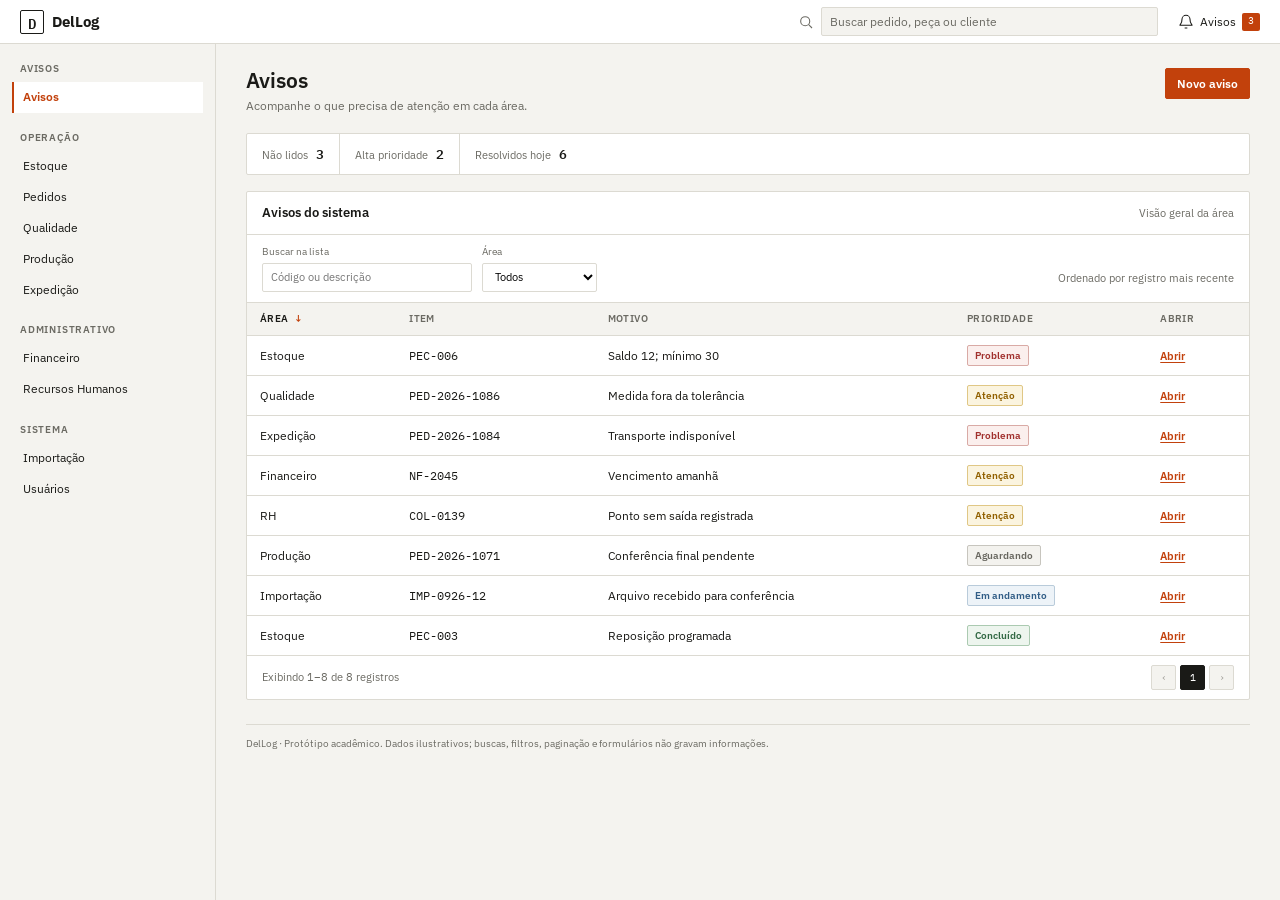
==== avisos.html @ 0070958c "Troquei o repositorio" ====
<!doctype html>
<html lang="pt-BR"><head><meta charset="utf-8"><meta name="viewport" content="width=device-width, initial-scale=1"><meta name="description" content="Interface demonstrativa do DelLog em HTML e CSS."><title>Avisos | DelLog</title><link rel="stylesheet" href="style.css"></head><body><a class="skip-link" href="#conteudo">Ir para o conteúdo</a><header class="topbar"><a class="brand" href="index.html" aria-label="DelLog, início"><span class="brand-mark" aria-hidden="true">D</span>DelLog</a><label class="global-search"><svg viewBox="0 0 24 24" fill="none" stroke="currentColor" stroke-width="1.6" aria-hidden="true"><circle cx="10.8" cy="10.8" r="6.8"/><path d="m16 16 5 5"/></svg><input type="search" aria-label="Busca global" placeholder="Buscar pedido, peça ou cliente"></label><a class="notification-link" href="avisos.html" aria-label="Avisos, 3 pendentes"><svg viewBox="0 0 24 24" fill="none" stroke="currentColor" stroke-width="1.6" aria-hidden="true"><path d="M18 8a6 6 0 0 0-12 0c0 7-3 7-3 9h18c0-2-3-2-3-9ZM10 21h4"/></svg><span>Avisos</span><span class="notification-count">3</span></a></header><div class="layout"><aside class="sidebar"><nav aria-label="Áreas do DelLog"><div class="nav-group"><p class="nav-caption">Avisos</p><a class="nav-link active" href="avisos.html" aria-current="page">Avisos</a></div><div class="nav-group"><p class="nav-caption">Operação</p><a class="nav-link" href="index.html">Estoque</a><a class="nav-link" href="pedidos.html">Pedidos</a><a class="nav-link" href="qualidade.html">Qualidade</a><a class="nav-link" href="producao.html">Produção</a><a class="nav-link" href="expedicao.html">Expedição</a></div><div class="nav-group"><p class="nav-caption">Administrativo</p><a class="nav-link" href="financeiro.html">Financeiro</a><a class="nav-link" href="rh.html">Recursos Humanos</a></div><div class="nav-group"><p class="nav-caption">Sistema</p><a class="nav-link" href="importacao.html">Importação</a><a class="nav-link" href="usuarios.html">Usuários</a></div></nav></aside><main id="conteudo"><div class="content-wrap"><div class="page-heading"><div><h1>Avisos</h1><p>Acompanhe o que precisa de atenção em cada área.</p></div><a class="button primary" href="#novo-registro">Novo aviso</a></div><section class="metrics" aria-label="Resumo de avisos"><article><span>Não lidos</span><strong>3</strong></article><article><span>Alta prioridade</span><strong>2</strong></article><article><span>Resolvidos hoje</span><strong>6</strong></article></section><section class="panel" aria-labelledby="lista-titulo"><div class="panel-head"><h2 id="lista-titulo">Avisos do sistema</h2><p>Visão geral da área</p></div><div class="table-toolbar" aria-label="Filtros de avisos"><label>Buscar na lista<input type="search" placeholder="Código ou descrição"></label><label>Área<select><option>Todos</option><option>Estoque</option><option>Pedidos</option><option>Qualidade</option><option>Produção</option><option>Expedição</option><option>Financeiro</option><option>RH</option><option>Importação</option></select></label><p class="toolbar-note">Ordenado por registro mais recente</p></div><div class="table-scroll"><table><thead><tr><th scope="col" aria-sort="descending">Área <span class="sort-mark" aria-hidden="true">↓</span></th><th scope="col">Item</th><th scope="col">Motivo</th><th scope="col">Prioridade</th><th scope="col">Abrir</th></tr></thead><tbody><tr><td><span>Estoque</span></td><td><span class="mono">PEC-006</span></td><td><span>Saldo 12; mínimo 30</span></td><td><span class="badge problem">Problema</span></td><td><a class="row-action" href="#registro-1" aria-label="Abrir PEC-006">Abrir</a></td></tr><tr><td><span>Qualidade</span></td><td><span class="mono">PED-2026-1086</span></td><td><span>Medida fora da tolerância</span></td><td><span class="badge attention">Atenção</span></td><td><a class="row-action" href="#registro-2" aria-label="Abrir PED-2026-1086">Abrir</a></td></tr><tr><td><span>Expedição</span></td><td><span class="mono">PED-2026-1084</span></td><td><span>Transporte indisponível</span></td><td><span class="badge problem">Problema</span></td><td><a class="row-action" href="#registro-3" aria-label="Abrir PED-2026-1084">Abrir</a></td></tr><tr><td><span>Financeiro</span></td><td><span class="mono">NF-2045</span></td><td><span>Vencimento amanhã</span></td><td><span class="badge attention">Atenção</span></td><td><a class="row-action" href="#registro-4" aria-label="Abrir NF-2045">Abrir</a></td></tr><tr><td><span>RH</span></td><td><span class="mono">COL-0139</span></td><td><span>Ponto sem saída registrada</span></td><td><span class="badge attention">Atenção</span></td><td><a class="row-action" href="#registro-5" aria-label="Abrir COL-0139">Abrir</a></td></tr><tr><td><span>Produção</span></td><td><span class="mono">PED-2026-1071</span></td><td><span>Conferência final pendente</span></td><td><span class="badge waiting">Aguardando</span></td><td><a class="row-action" href="#registro-6" aria-label="Abrir PED-2026-1071">Abrir</a></td></tr><tr><td><span>Importação</span></td><td><span class="mono">IMP-0926-12</span></td><td><span>Arquivo recebido para conferência</span></td><td><span class="badge progress">Em andamento</span></td><td><a class="row-action" href="#registro-7" aria-label="Abrir IMP-0926-12">Abrir</a></td></tr><tr><td><span>Estoque</span></td><td><span class="mono">PEC-003</span></td><td><span>Reposição programada</span></td><td><span class="badge done">Concluído</span></td><td><a class="row-action" href="#registro-8" aria-label="Abrir PEC-003">Abrir</a></td></tr></tbody></table></div><div class="table-footer"><span>Exibindo <span class="mono">1–8</span> de <span class="mono">8</span> registros</span><nav class="pagination" aria-label="Paginação"><span class="disabled">‹</span><span class="current" aria-current="page">1</span><span class="disabled">›</span></nav></div></section><footer>DelLog · Protótipo acadêmico. Dados ilustrativos; buscas, filtros, paginação e formulários não gravam informações.</footer></div></main></div><a class="drawer-backdrop" href="#conteudo" aria-label="Fechar painel"></a><aside class="drawer" id="novo-registro" aria-labelledby="novo-titulo"><div class="drawer-header"><div><h2 id="novo-titulo">Novo aviso</h2><p>Dados ilustrativos para apresentação.</p></div><a class="drawer-close" href="#conteudo" aria-label="Fechar formulário">×</a></div><form class="form"><label>Área<select><option>Estoque</option><option>Pedidos</option><option>Qualidade</option><option>Produção</option><option>Expedição</option></select></label><label>Item<input placeholder="Código do item"></label><label>Motivo<input placeholder="Motivo do aviso"></label><p class="form-hint">Nenhum dado será salvo.</p><div class="form-actions"><a class="button" href="#conteudo">Cancelar</a><button class="button primary" type="button">Novo aviso</button></div></form></aside><aside class="drawer" id="registro-1" aria-labelledby="detalhe-1"><div class="drawer-header"><div><h2 id="detalhe-1">Estoque</h2><p>Avisos</p></div><a class="drawer-close" href="#conteudo" aria-label="Fechar detalhe">×</a></div><section class="drawer-section"><h3>Dados do registro</h3><dl class="detail-list"><dt>Área</dt><dd>Estoque</dd><dt>Item</dt><dd>PEC-006</dd><dt>Motivo</dt><dd>Saldo 12; mínimo 30</dd><dt>Prioridade</dt><dd>Problema</dd><dt>Criado em</dt><dd>29/09/2026 15:12</dd></dl></section></aside><aside class="drawer" id="registro-2" aria-labelledby="detalhe-2"><div class="drawer-header"><div><h2 id="detalhe-2">Qualidade</h2><p>Avisos</p></div><a class="drawer-close" href="#conteudo" aria-label="Fechar detalhe">×</a></div><section class="drawer-section"><h3>Dados do registro</h3><dl class="detail-list"><dt>Área</dt><dd>Qualidade</dd><dt>Item</dt><dd>PED-2026-1086</dd><dt>Motivo</dt><dd>Medida fora da tolerância</dd><dt>Prioridade</dt><dd>Atenção</dd><dt>Criado em</dt><dd>29/09/2026 11:05</dd></dl></section></aside><aside class="drawer" id="registro-3" aria-labelledby="detalhe-3"><div class="drawer-header"><div><h2 id="detalhe-3">Expedição</h2><p>Avisos</p></div><a class="drawer-close" href="#conteudo" aria-label="Fechar detalhe">×</a></div><section class="drawer-section"><h3>Dados do registro</h3><dl class="detail-list"><dt>Área</dt><dd>Expedição</dd><dt>Item</dt><dd>PED-2026-1084</dd><dt>Motivo</dt><dd>Transporte indisponível</dd><dt>Prioridade</dt><dd>Problema</dd><dt>Criado em</dt><dd>29/09/2026 08:25</dd></dl></section></aside><aside class="drawer" id="registro-4" aria-labelledby="detalhe-4"><div class="drawer-header"><div><h2 id="detalhe-4">Financeiro</h2><p>Avisos</p></div><a class="drawer-close" href="#conteudo" aria-label="Fechar detalhe">×</a></div><section class="drawer-section"><h3>Dados do registro</h3><dl class="detail-list"><dt>Área</dt><dd>Financeiro</dd><dt>Item</dt><dd>NF-2045</dd><dt>Motivo</dt><dd>Vencimento amanhã</dd><dt>Prioridade</dt><dd>Atenção</dd><dt>Criado em</dt><dd>29/09/2026 08:10</dd></dl></section></aside><aside class="drawer" id="registro-5" aria-labelledby="detalhe-5"><div class="drawer-header"><div><h2 id="detalhe-5">RH</h2><p>Avisos</p></div><a class="drawer-close" href="#conteudo" aria-label="Fechar detalhe">×</a></div><section class="drawer-section"><h3>Dados do registro</h3><dl class="detail-list"><dt>Área</dt><dd>RH</dd><dt>Item</dt><dd>COL-0139</dd><dt>Motivo</dt><dd>Ponto sem saída registrada</dd><dt>Prioridade</dt><dd>Atenção</dd><dt>Criado em</dt><dd>28/09/2026 17:34</dd></dl></section></aside><aside class="drawer" id="registro-6" aria-labelledby="detalhe-6"><div class="drawer-header"><div><h2 id="detalhe-6">Produção</h2><p>Avisos</p></div><a class="drawer-close" href="#conteudo" aria-label="Fechar detalhe">×</a></div><section class="drawer-section"><h3>Dados do registro</h3><dl class="detail-list"><dt>Área</dt><dd>Produção</dd><dt>Item</dt><dd>PED-2026-1071</dd><dt>Motivo</dt><dd>Conferência final pendente</dd><dt>Prioridade</dt><dd>Aguardando</dd><dt>Criado em</dt><dd>28/09/2026 15:40</dd></dl></section></aside><aside class="drawer" id="registro-7" aria-labelledby="detalhe-7"><div class="drawer-header"><div><h2 id="detalhe-7">Importação</h2><p>Avisos</p></div><a class="drawer-close" href="#conteudo" aria-label="Fechar detalhe">×</a></div><section class="drawer-section"><h3>Dados do registro</h3><dl class="detail-list"><dt>Área</dt><dd>Importação</dd><dt>Item</dt><dd>IMP-0926-12</dd><dt>Motivo</dt><dd>Arquivo recebido para conferência</dd><dt>Prioridade</dt><dd>Em andamento</dd><dt>Criado em</dt><dd>27/09/2026 16:12</dd></dl></section></aside><aside class="drawer" id="registro-8" aria-labelledby="detalhe-8"><div class="drawer-header"><div><h2 id="detalhe-8">Estoque</h2><p>Avisos</p></div><a class="drawer-close" href="#conteudo" aria-label="Fechar detalhe">×</a></div><section class="drawer-section"><h3>Dados do registro</h3><dl class="detail-list"><dt>Área</dt><dd>Estoque</dd><dt>Item</dt><dd>PEC-003</dd><dt>Motivo</dt><dd>Reposição programada</dd><dt>Prioridade</dt><dd>Concluído</dd><dt>Criado em</dt><dd>27/09/2026 09:00</dd></dl></section></aside></body></html>
---- style.css ----
@import url('https://fonts.googleapis.com/css2?family=IBM+Plex+Mono:wght@400;500;600&family=IBM+Plex+Sans:wght@400;500;600;700&display=swap');
:root{--bg:#f4f3ef;--paper:#fff;--ink:#1a1a17;--muted:#6b6a63;--line:#dcdad2;--accent:#c2410c;color-scheme:light}
*{box-sizing:border-box}html{scroll-behavior:smooth}body{margin:0;background:var(--bg);color:var(--ink);font:14px/1.45 'IBM Plex Sans',Arial,sans-serif}button,input,select{font:inherit}a{color:inherit}button{cursor:pointer}:focus-visible{outline:2px solid var(--accent);outline-offset:2px}
.mono,code,time,.numeric,.notification-count,.pagination,input[type=date],input[type=number]{font-family:'IBM Plex Mono',Consolas,monospace;font-variant-numeric:tabular-nums}
.skip-link{position:absolute;top:-48px;left:12px;z-index:40;padding:8px 12px;background:#fff;border:1px solid var(--accent)}.skip-link:focus{top:6px}
.topbar{position:sticky;top:0;z-index:20;height:44px;display:flex;align-items:center;gap:20px;padding:0 20px;background:#fff;border-bottom:1px solid var(--line)}.brand{display:inline-flex;align-items:center;gap:8px;min-width:192px;font-size:15px;font-weight:700;text-decoration:none}.brand-mark{display:grid;place-items:center;width:24px;height:24px;border:1px solid var(--ink);border-radius:2px;font:600 14px 'IBM Plex Mono',monospace}.top-label{display:none}
.global-search{display:flex;align-items:center;gap:7px;width:min(360px,40vw);margin-left:auto;color:var(--muted)}.global-search svg,.notification-link svg{width:16px;height:16px;flex:none}.global-search input{width:100%;height:29px;padding:3px 8px;background:var(--bg);border:1px solid var(--line);border-radius:2px;font-size:12px}.global-search input::placeholder{color:var(--muted)}.notification-link{display:inline-flex;align-items:center;gap:6px;text-decoration:none;font-size:12px}.notification-count{display:inline-grid;place-items:center;min-width:18px;height:18px;padding:0 3px;color:#fff;background:var(--accent);border-radius:2px;font-size:10px}
.layout{display:grid;grid-template-columns:216px minmax(0,1fr);min-height:calc(100vh - 44px)}.sidebar{position:sticky;top:44px;align-self:start;height:calc(100vh - 44px);padding:18px 12px;overflow-y:auto;border-right:1px solid var(--line)}.nav-group{margin-bottom:18px}.nav-caption{margin:0 8px 5px;color:var(--muted);font-size:10px;font-weight:600;letter-spacing:.08em;text-transform:uppercase}.sidebar nav{display:block}.nav-link{display:flex;align-items:center;justify-content:space-between;min-height:31px;padding:5px 9px;border-left:2px solid transparent;text-decoration:none;font-size:12px}.nav-link:hover{background:#eeede8}.nav-link.active,.nav-link[aria-current=page]{color:var(--accent);background:#fff;border-left-color:var(--accent);font-weight:600}.nav-indicator{color:var(--muted);font:10px 'IBM Plex Mono',monospace}.sidebar-note{margin:18px 8px 0;padding-top:12px;border-top:1px solid var(--line);color:var(--muted);font-size:11px}
main{min-width:0;padding:24px 30px 36px}.content-wrap{max-width:1440px;margin:auto}.page-heading{display:flex;align-items:start;justify-content:space-between;gap:16px;margin-bottom:18px}.page-heading h1{margin:0;font-size:21px;font-weight:600;line-height:1.2}.page-heading p{margin:4px 0 0;color:var(--muted);font-size:12px}.eyebrow{display:none}
.button{display:inline-flex;align-items:center;justify-content:center;min-height:31px;padding:5px 11px;background:#fff;border:1px solid var(--line);border-radius:2px;text-decoration:none;font-size:12px;font-weight:600;white-space:nowrap}.button:hover{border-color:var(--muted)}.button.primary,.primary{color:#fff;background:var(--accent);border-color:var(--accent)}.button.primary:hover,.primary:hover{background:#9a3412}.button:disabled{color:var(--muted);background:var(--bg);cursor:default}
.metrics{display:flex;flex-wrap:wrap;margin-bottom:16px;background:#fff;border:1px solid var(--line);border-radius:2px}.metrics article{display:flex;align-items:baseline;gap:8px;min-height:39px;padding:9px 15px;border-right:1px solid var(--line)}.metrics article:last-child{border-right:0}.metrics span,.metrics small{color:var(--muted);font-size:11px}.metrics strong{font:600 13px 'IBM Plex Mono',monospace;font-variant-numeric:tabular-nums}.metrics .warning-text{color:var(--accent)}
.panel,.card{min-width:0;margin-bottom:16px;overflow:hidden;background:#fff;border:1px solid var(--line);border-radius:2px}.panel-head,.card-head{display:flex;align-items:baseline;justify-content:space-between;gap:12px;padding:12px 15px;border-bottom:1px solid var(--line)}.panel-head h2,.card-head h2{margin:0;font-size:13px;font-weight:600}.panel-head p,.card-head p{margin:0;color:var(--muted);font-size:11px}
.table-toolbar{display:flex;flex-wrap:wrap;align-items:end;gap:10px;padding:10px 15px;border-bottom:1px solid var(--line)}.table-toolbar label{display:grid;gap:3px;color:var(--muted);font-size:10px}.table-toolbar input,.table-toolbar select{height:29px;min-width:115px;padding:3px 8px;background:#fff;border:1px solid var(--line);border-radius:2px;font-size:11px}.table-toolbar input[type=search]{min-width:210px}.toolbar-note{margin:0 0 5px auto;color:var(--muted);font-size:11px}
.table-scroll{max-height:550px;overflow:auto}table{width:100%;min-width:760px;border-collapse:separate;border-spacing:0}th,td{padding:9px 13px;border-bottom:1px solid var(--line);text-align:left;white-space:nowrap;font-size:12px}th{position:sticky;top:0;z-index:2;background:var(--bg);color:var(--muted);font-size:10px;font-weight:600;letter-spacing:.04em;text-transform:uppercase}tbody tr:hover{background:#faf9f6}tbody tr:last-child td{border-bottom:0}th[aria-sort]{color:var(--ink)}.sort-mark{margin-left:3px;color:var(--accent)}.row-action,.text-link{color:var(--accent);font-size:11px;font-weight:600;text-decoration:underline;text-underline-offset:2px}
.table-footer{display:flex;align-items:center;justify-content:space-between;gap:10px;padding:9px 15px;border-top:1px solid var(--line);color:var(--muted);font-size:11px}.pagination{display:flex;gap:4px}.pagination span,.pagination a{display:inline-grid;place-items:center;min-width:25px;height:25px;padding:0 5px;border:1px solid var(--line);border-radius:2px;text-decoration:none;font-size:10px}.pagination .current{color:#fff;background:var(--ink);border-color:var(--ink)}.pagination .disabled{color:#a5a39d;background:var(--bg)}
.badge{display:inline-flex;align-items:center;min-height:21px;padding:2px 7px;border:1px solid;border-radius:2px;font-size:10px;font-weight:600;line-height:1.2;white-space:nowrap}.badge.gray,.badge.waiting,.badge.purple{color:#696861;background:#f3f2ee;border-color:#c7c5be}.badge.blue,.badge.progress{color:#315d86;background:#edf3f8;border-color:#b9cbda}.badge.orange,.badge.attention{color:#916000;background:#fbf4df;border-color:#e0c785}.badge.red,.badge.problem{color:#a1302d;background:#fbefed;border-color:#d9aaa5}.badge.green,.badge.done{color:#326944;background:#edf5ee;border-color:#abcab1}.flow-text{color:var(--muted);font-size:11px}
.empty-state{padding:22px 16px;text-align:center}.empty-state strong{display:block;font-size:12px}.empty-state p{margin:5px 0 10px;color:var(--muted);font-size:11px}
.drawer{position:fixed;inset:44px 0 0 auto;z-index:25;display:none;width:min(460px,100vw);overflow-y:auto;background:#fff;border-left:1px solid var(--line)}.drawer:target{display:block}.drawer-backdrop{position:fixed;inset:44px 0 0 0;z-index:24;display:none;background:rgb(26 26 23/.25)}body:has(.drawer:target) .drawer-backdrop{display:block}.drawer-header{display:flex;align-items:start;justify-content:space-between;gap:12px;padding:16px 18px;border-bottom:1px solid var(--line)}.drawer-header h2{margin:0;font-size:16px}.drawer-header p{margin:3px 0 0;color:var(--muted);font-size:11px}.drawer-close{display:grid;place-items:center;width:26px;height:26px;border:1px solid var(--line);border-radius:2px;font-size:18px;text-decoration:none}.drawer-section{padding:15px 18px;border-bottom:1px solid var(--line)}.drawer-section h3{margin:0 0 10px;font-size:11px;text-transform:uppercase;letter-spacing:.04em}.detail-list{display:grid;grid-template-columns:110px 1fr;gap:8px 12px;margin:0;font-size:12px}.detail-list dt{color:var(--muted)}.detail-list dd{margin:0}.event-list{margin:0;padding:0;list-style:none}.event-list li{display:grid;grid-template-columns:110px 1fr;gap:5px 12px;padding:8px 0;border-top:1px solid var(--line)}.event-list li:first-child{border:0}.event-list time{color:var(--muted);font-size:10px}.event-title{font-size:12px;font-weight:600}.event-person{grid-column:2;color:var(--muted);font-size:10px}.steps{margin:0;padding:0;list-style:none}.steps li{padding:4px 0;color:var(--muted);font-size:11px}.steps li::before{content:'—';margin-right:8px}.steps li.done,.steps li.current{color:var(--ink);font-weight:400}
.form{display:grid;gap:12px;padding:16px 18px}.form label{display:grid;gap:4px;font-size:11px;font-weight:600}.form input,.form select{width:100%;min-width:0;min-height:31px;padding:5px 8px;background:#fff;border:1px solid var(--line);border-radius:2px;font-size:12px;font-weight:400}.form input:focus,.form select:focus,.table-toolbar input:focus,.table-toolbar select:focus,.global-search input:focus{outline:2px solid var(--accent);outline-offset:0;border-color:var(--accent)}.form-actions{display:flex;justify-content:end;gap:8px;padding-top:4px}.form-hint{margin:0;color:var(--muted);font-size:11px}
.grid{display:grid;gap:16px}.grid.two{grid-template-columns:repeat(2,minmax(0,1fr))}.inner-grid{padding:15px}.card .form{padding:15px}.list-item,.permission{padding:11px 15px;border-top:1px solid var(--line)}.list-item{display:flex;justify-content:space-between;gap:12px}.list-item p,.permission span{margin:3px 0 0;color:var(--muted);font-size:11px}.permission{display:grid;gap:3px}.notice{margin:10px 15px;padding:10px;border:1px solid var(--line);border-radius:2px}.notice p{margin:3px 0 0;color:var(--muted);font-size:11px}.notice.orange{border-color:#e0c785;background:#fbf4df}.notice.blue{border-color:#b9cbda;background:#edf3f8}.notice.purple{border-color:var(--line);background:var(--bg)}.inner-grid .notice{margin:0}footer{margin-top:24px;padding-top:12px;border-top:1px solid var(--line);color:var(--muted);font-size:10px}
@media(max-width:900px){.layout{grid-template-columns:174px minmax(0,1fr)}.brand{min-width:150px}main{padding:20px}}
@media(max-width:680px){.topbar{gap:10px;padding:0 12px}.brand{min-width:0;font-size:13px}.global-search{width:auto;flex:1}.notification-link span:not(.notification-count){display:none}.layout{display:block}.sidebar{position:static;height:auto;padding:8px 12px;overflow-x:auto;border-right:0;border-bottom:1px solid var(--line)}.sidebar nav{display:flex;gap:3px;min-width:max-content}.nav-group{display:flex;flex:none;margin:0 12px 0 0}.nav-caption,.sidebar-note{display:none}.nav-link{min-height:29px;padding:5px 8px;border-left:0;border-bottom:2px solid transparent}.nav-link.active,.nav-link[aria-current=page]{border-left-color:transparent;border-bottom-color:var(--accent)}main{padding:18px 12px 28px}.page-heading h1{font-size:18px}.metrics{flex-wrap:nowrap;overflow-x:auto}.metrics article{flex:none}.grid.two{grid-template-columns:1fr}.toolbar-note{width:100%;margin:0}}
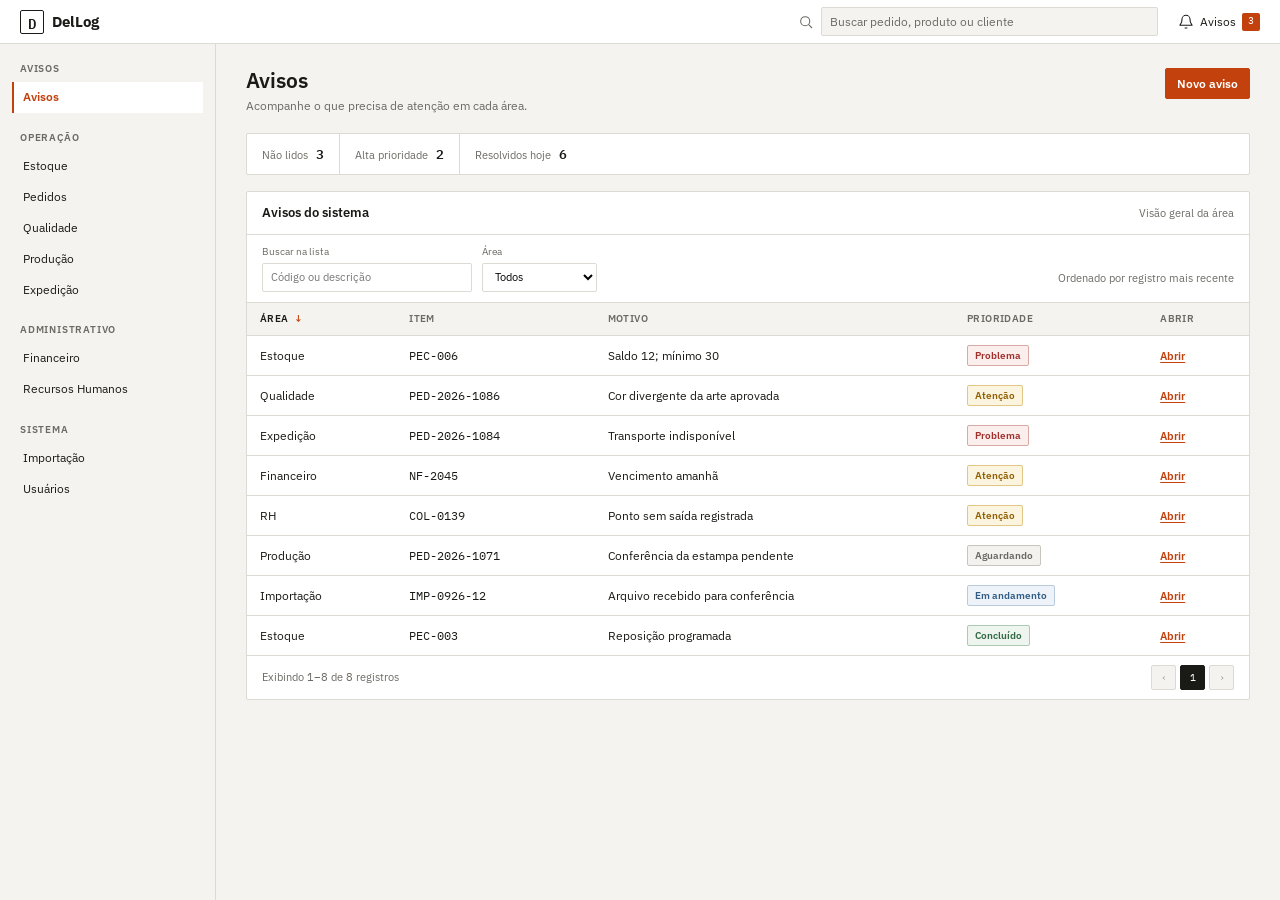
==== commit 5e021170: "Formata HTMLs e adapta conteúdo do DelLog para estamparia" ====
--- a/avisos.html
+++ b/avisos.html
@@ -1,3 +1,470 @@
 <!doctype html>
-<html lang="pt-BR"><head><meta charset="utf-8"><meta name="viewport" content="width=device-width, initial-scale=1"><meta name="description" content="Interface demonstrativa do DelLog em HTML e CSS."><title>Avisos | DelLog</title><link rel="stylesheet" href="style.css"></head><body><a class="skip-link" href="#conteudo">Ir para o conteúdo</a><header class="topbar"><a class="brand" href="index.html" aria-label="DelLog, início"><span class="brand-mark" aria-hidden="true">D</span>DelLog</a><label class="global-search"><svg viewBox="0 0 24 24" fill="none" stroke="currentColor" stroke-width="1.6" aria-hidden="true"><circle cx="10.8" cy="10.8" r="6.8"/><path d="m16 16 5 5"/></svg><input type="search" aria-label="Busca global" placeholder="Buscar pedido, peça ou cliente"></label><a class="notification-link" href="avisos.html" aria-label="Avisos, 3 pendentes"><svg viewBox="0 0 24 24" fill="none" stroke="currentColor" stroke-width="1.6" aria-hidden="true"><path d="M18 8a6 6 0 0 0-12 0c0 7-3 7-3 9h18c0-2-3-2-3-9ZM10 21h4"/></svg><span>Avisos</span><span class="notification-count">3</span></a></header><div class="layout"><aside class="sidebar"><nav aria-label="Áreas do DelLog"><div class="nav-group"><p class="nav-caption">Avisos</p><a class="nav-link active" href="avisos.html" aria-current="page">Avisos</a></div><div class="nav-group"><p class="nav-caption">Operação</p><a class="nav-link" href="index.html">Estoque</a><a class="nav-link" href="pedidos.html">Pedidos</a><a class="nav-link" href="qualidade.html">Qualidade</a><a class="nav-link" href="producao.html">Produção</a><a class="nav-link" href="expedicao.html">Expedição</a></div><div class="nav-group"><p class="nav-caption">Administrativo</p><a class="nav-link" href="financeiro.html">Financeiro</a><a class="nav-link" href="rh.html">Recursos Humanos</a></div><div class="nav-group"><p class="nav-caption">Sistema</p><a class="nav-link" href="importacao.html">Importação</a><a class="nav-link" href="usuarios.html">Usuários</a></div></nav></aside><main id="conteudo"><div class="content-wrap"><div class="page-heading"><div><h1>Avisos</h1><p>Acompanhe o que precisa de atenção em cada área.</p></div><a class="button primary" href="#novo-registro">Novo aviso</a></div><section class="metrics" aria-label="Resumo de avisos"><article><span>Não lidos</span><strong>3</strong></article><article><span>Alta prioridade</span><strong>2</strong></article><article><span>Resolvidos hoje</span><strong>6</strong></article></section><section class="panel" aria-labelledby="lista-titulo"><div class="panel-head"><h2 id="lista-titulo">Avisos do sistema</h2><p>Visão geral da área</p></div><div class="table-toolbar" aria-label="Filtros de avisos"><label>Buscar na lista<input type="search" placeholder="Código ou descrição"></label><label>Área<select><option>Todos</option><option>Estoque</option><option>Pedidos</option><option>Qualidade</option><option>Produção</option><option>Expedição</option><option>Financeiro</option><option>RH</option><option>Importação</option></select></label><p class="toolbar-note">Ordenado por registro mais recente</p></div><div class="table-scroll"><table><thead><tr><th scope="col" aria-sort="descending">Área <span class="sort-mark" aria-hidden="true">↓</span></th><th scope="col">Item</th><th scope="col">Motivo</th><th scope="col">Prioridade</th><th scope="col">Abrir</th></tr></thead><tbody><tr><td><span>Estoque</span></td><td><span class="mono">PEC-006</span></td><td><span>Saldo 12; mínimo 30</span></td><td><span class="badge problem">Problema</span></td><td><a class="row-action" href="#registro-1" aria-label="Abrir PEC-006">Abrir</a></td></tr><tr><td><span>Qualidade</span></td><td><span class="mono">PED-2026-1086</span></td><td><span>Medida fora da tolerância</span></td><td><span class="badge attention">Atenção</span></td><td><a class="row-action" href="#registro-2" aria-label="Abrir PED-2026-1086">Abrir</a></td></tr><tr><td><span>Expedição</span></td><td><span class="mono">PED-2026-1084</span></td><td><span>Transporte indisponível</span></td><td><span class="badge problem">Problema</span></td><td><a class="row-action" href="#registro-3" aria-label="Abrir PED-2026-1084">Abrir</a></td></tr><tr><td><span>Financeiro</span></td><td><span class="mono">NF-2045</span></td><td><span>Vencimento amanhã</span></td><td><span class="badge attention">Atenção</span></td><td><a class="row-action" href="#registro-4" aria-label="Abrir NF-2045">Abrir</a></td></tr><tr><td><span>RH</span></td><td><span class="mono">COL-0139</span></td><td><span>Ponto sem saída registrada</span></td><td><span class="badge attention">Atenção</span></td><td><a class="row-action" href="#registro-5" aria-label="Abrir COL-0139">Abrir</a></td></tr><tr><td><span>Produção</span></td><td><span class="mono">PED-2026-1071</span></td><td><span>Conferência final pendente</span></td><td><span class="badge waiting">Aguardando</span></td><td><a class="row-action" href="#registro-6" aria-label="Abrir PED-2026-1071">Abrir</a></td></tr><tr><td><span>Importação</span></td><td><span class="mono">IMP-0926-12</span></td><td><span>Arquivo recebido para conferência</span></td><td><span class="badge progress">Em andamento</span></td><td><a class="row-action" href="#registro-7" aria-label="Abrir IMP-0926-12">Abrir</a></td></tr><tr><td><span>Estoque</span></td><td><span class="mono">PEC-003</span></td><td><span>Reposição programada</span></td><td><span class="badge done">Concluído</span></td><td><a class="row-action" href="#registro-8" aria-label="Abrir PEC-003">Abrir</a></td></tr></tbody></table></div><div class="table-footer"><span>Exibindo <span class="mono">1–8</span> de <span class="mono">8</span> registros</span><nav class="pagination" aria-label="Paginação"><span class="disabled">‹</span><span class="current" aria-current="page">1</span><span class="disabled">›</span></nav></div></section><footer>DelLog · Protótipo acadêmico. Dados ilustrativos; buscas, filtros, paginação e formulários não gravam informações.</footer></div></main></div><a class="drawer-backdrop" href="#conteudo" aria-label="Fechar painel"></a><aside class="drawer" id="novo-registro" aria-labelledby="novo-titulo"><div class="drawer-header"><div><h2 id="novo-titulo">Novo aviso</h2><p>Dados ilustrativos para apresentação.</p></div><a class="drawer-close" href="#conteudo" aria-label="Fechar formulário">×</a></div><form class="form"><label>Área<select><option>Estoque</option><option>Pedidos</option><option>Qualidade</option><option>Produção</option><option>Expedição</option></select></label><label>Item<input placeholder="Código do item"></label><label>Motivo<input placeholder="Motivo do aviso"></label><p class="form-hint">Nenhum dado será salvo.</p><div class="form-actions"><a class="button" href="#conteudo">Cancelar</a><button class="button primary" type="button">Novo aviso</button></div></form></aside><aside class="drawer" id="registro-1" aria-labelledby="detalhe-1"><div class="drawer-header"><div><h2 id="detalhe-1">Estoque</h2><p>Avisos</p></div><a class="drawer-close" href="#conteudo" aria-label="Fechar detalhe">×</a></div><section class="drawer-section"><h3>Dados do registro</h3><dl class="detail-list"><dt>Área</dt><dd>Estoque</dd><dt>Item</dt><dd>PEC-006</dd><dt>Motivo</dt><dd>Saldo 12; mínimo 30</dd><dt>Prioridade</dt><dd>Problema</dd><dt>Criado em</dt><dd>29/09/2026 15:12</dd></dl></section></aside><aside class="drawer" id="registro-2" aria-labelledby="detalhe-2"><div class="drawer-header"><div><h2 id="detalhe-2">Qualidade</h2><p>Avisos</p></div><a class="drawer-close" href="#conteudo" aria-label="Fechar detalhe">×</a></div><section class="drawer-section"><h3>Dados do registro</h3><dl class="detail-list"><dt>Área</dt><dd>Qualidade</dd><dt>Item</dt><dd>PED-2026-1086</dd><dt>Motivo</dt><dd>Medida fora da tolerância</dd><dt>Prioridade</dt><dd>Atenção</dd><dt>Criado em</dt><dd>29/09/2026 11:05</dd></dl></section></aside><aside class="drawer" id="registro-3" aria-labelledby="detalhe-3"><div class="drawer-header"><div><h2 id="detalhe-3">Expedição</h2><p>Avisos</p></div><a class="drawer-close" href="#conteudo" aria-label="Fechar detalhe">×</a></div><section class="drawer-section"><h3>Dados do registro</h3><dl class="detail-list"><dt>Área</dt><dd>Expedição</dd><dt>Item</dt><dd>PED-2026-1084</dd><dt>Motivo</dt><dd>Transporte indisponível</dd><dt>Prioridade</dt><dd>Problema</dd><dt>Criado em</dt><dd>29/09/2026 08:25</dd></dl></section></aside><aside class="drawer" id="registro-4" aria-labelledby="detalhe-4"><div class="drawer-header"><div><h2 id="detalhe-4">Financeiro</h2><p>Avisos</p></div><a class="drawer-close" href="#conteudo" aria-label="Fechar detalhe">×</a></div><section class="drawer-section"><h3>Dados do registro</h3><dl class="detail-list"><dt>Área</dt><dd>Financeiro</dd><dt>Item</dt><dd>NF-2045</dd><dt>Motivo</dt><dd>Vencimento amanhã</dd><dt>Prioridade</dt><dd>Atenção</dd><dt>Criado em</dt><dd>29/09/2026 08:10</dd></dl></section></aside><aside class="drawer" id="registro-5" aria-labelledby="detalhe-5"><div class="drawer-header"><div><h2 id="detalhe-5">RH</h2><p>Avisos</p></div><a class="drawer-close" href="#conteudo" aria-label="Fechar detalhe">×</a></div><section class="drawer-section"><h3>Dados do registro</h3><dl class="detail-list"><dt>Área</dt><dd>RH</dd><dt>Item</dt><dd>COL-0139</dd><dt>Motivo</dt><dd>Ponto sem saída registrada</dd><dt>Prioridade</dt><dd>Atenção</dd><dt>Criado em</dt><dd>28/09/2026 17:34</dd></dl></section></aside><aside class="drawer" id="registro-6" aria-labelledby="detalhe-6"><div class="drawer-header"><div><h2 id="detalhe-6">Produção</h2><p>Avisos</p></div><a class="drawer-close" href="#conteudo" aria-label="Fechar detalhe">×</a></div><section class="drawer-section"><h3>Dados do registro</h3><dl class="detail-list"><dt>Área</dt><dd>Produção</dd><dt>Item</dt><dd>PED-2026-1071</dd><dt>Motivo</dt><dd>Conferência final pendente</dd><dt>Prioridade</dt><dd>Aguardando</dd><dt>Criado em</dt><dd>28/09/2026 15:40</dd></dl></section></aside><aside class="drawer" id="registro-7" aria-labelledby="detalhe-7"><div class="drawer-header"><div><h2 id="detalhe-7">Importação</h2><p>Avisos</p></div><a class="drawer-close" href="#conteudo" aria-label="Fechar detalhe">×</a></div><section class="drawer-section"><h3>Dados do registro</h3><dl class="detail-list"><dt>Área</dt><dd>Importação</dd><dt>Item</dt><dd>IMP-0926-12</dd><dt>Motivo</dt><dd>Arquivo recebido para conferência</dd><dt>Prioridade</dt><dd>Em andamento</dd><dt>Criado em</dt><dd>27/09/2026 16:12</dd></dl></section></aside><aside class="drawer" id="registro-8" aria-labelledby="detalhe-8"><div class="drawer-header"><div><h2 id="detalhe-8">Estoque</h2><p>Avisos</p></div><a class="drawer-close" href="#conteudo" aria-label="Fechar detalhe">×</a></div><section class="drawer-section"><h3>Dados do registro</h3><dl class="detail-list"><dt>Área</dt><dd>Estoque</dd><dt>Item</dt><dd>PEC-003</dd><dt>Motivo</dt><dd>Reposição programada</dd><dt>Prioridade</dt><dd>Concluído</dd><dt>Criado em</dt><dd>27/09/2026 09:00</dd></dl></section></aside></body></html>
-
+<html lang="pt-BR">
+  <head>
+    <meta charset="utf-8" />
+    <meta name="viewport" content="width=device-width, initial-scale=1" />
+    <meta
+      name="description"
+      content="DelLog: gestão de pedidos, produção e estoque para estamparias."
+    />
+    <title>Avisos | DelLog</title>
+    <link rel="stylesheet" href="style.css" />
+  </head>
+  <body>
+    <a class="skip-link" href="#conteudo">Ir para o conteúdo</a>
+    <header class="topbar">
+      <a class="brand" href="index.html" aria-label="DelLog, início">
+        <span class="brand-mark" aria-hidden="true">D</span>
+        DelLog
+      </a>
+      <label class="global-search">
+        <svg
+          viewBox="0 0 24 24"
+          fill="none"
+          stroke="currentColor"
+          stroke-width="1.6"
+          aria-hidden="true"
+        >
+          <circle cx="10.8" cy="10.8" r="6.8" />
+          <path d="m16 16 5 5" />
+        </svg>
+        <input
+          type="search"
+          aria-label="Busca global"
+          placeholder="Buscar pedido, produto ou cliente"
+        />
+      </label>
+      <a class="notification-link" href="avisos.html" aria-label="Avisos, 3 pendentes">
+        <svg
+          viewBox="0 0 24 24"
+          fill="none"
+          stroke="currentColor"
+          stroke-width="1.6"
+          aria-hidden="true"
+        >
+          <path d="M18 8a6 6 0 0 0-12 0c0 7-3 7-3 9h18c0-2-3-2-3-9ZM10 21h4" />
+        </svg>
+        <span>Avisos</span>
+        <span class="notification-count">3</span>
+      </a>
+    </header>
+    <div class="layout">
+      <aside class="sidebar">
+        <nav aria-label="Áreas do DelLog">
+          <div class="nav-group">
+            <p class="nav-caption">Avisos</p>
+            <a class="nav-link active" href="avisos.html" aria-current="page">Avisos</a>
+          </div>
+          <div class="nav-group">
+            <p class="nav-caption">Operação</p>
+            <a class="nav-link" href="index.html">Estoque</a>
+            <a class="nav-link" href="pedidos.html">Pedidos</a>
+            <a class="nav-link" href="qualidade.html">Qualidade</a>
+            <a class="nav-link" href="producao.html">Produção</a>
+            <a class="nav-link" href="expedicao.html">Expedição</a>
+          </div>
+          <div class="nav-group">
+            <p class="nav-caption">Administrativo</p>
+            <a class="nav-link" href="financeiro.html">Financeiro</a>
+            <a class="nav-link" href="rh.html">Recursos Humanos</a>
+          </div>
+          <div class="nav-group">
+            <p class="nav-caption">Sistema</p>
+            <a class="nav-link" href="importacao.html">Importação</a>
+            <a class="nav-link" href="usuarios.html">Usuários</a>
+          </div>
+        </nav>
+      </aside>
+      <main id="conteudo">
+        <div class="content-wrap">
+          <div class="page-heading">
+            <div>
+              <h1>Avisos</h1>
+              <p>Acompanhe o que precisa de atenção em cada área.</p>
+            </div>
+            <a class="button primary" href="#novo-registro">Novo aviso</a>
+          </div>
+          <section class="metrics" aria-label="Resumo de avisos">
+            <article>
+              <span>Não lidos</span>
+              <strong>3</strong>
+            </article>
+            <article>
+              <span>Alta prioridade</span>
+              <strong>2</strong>
+            </article>
+            <article>
+              <span>Resolvidos hoje</span>
+              <strong>6</strong>
+            </article>
+          </section>
+          <section class="panel" aria-labelledby="lista-titulo">
+            <div class="panel-head">
+              <h2 id="lista-titulo">Avisos do sistema</h2>
+              <p>Visão geral da área</p>
+            </div>
+            <div class="table-toolbar" aria-label="Filtros de avisos">
+              <label>
+                Buscar na lista
+                <input type="search" placeholder="Código ou descrição" />
+              </label>
+              <label>
+                Área
+                <select>
+                  <option>Todos</option>
+                  <option>Estoque</option>
+                  <option>Pedidos</option>
+                  <option>Qualidade</option>
+                  <option>Produção</option>
+                  <option>Expedição</option>
+                  <option>Financeiro</option>
+                  <option>RH</option>
+                  <option>Importação</option>
+                </select>
+              </label>
+              <p class="toolbar-note">Ordenado por registro mais recente</p>
+            </div>
+            <div class="table-scroll">
+              <table>
+                <thead>
+                  <tr>
+                    <th scope="col" aria-sort="descending">
+                      Área
+                      <span class="sort-mark" aria-hidden="true">↓</span>
+                    </th>
+                    <th scope="col">Item</th>
+                    <th scope="col">Motivo</th>
+                    <th scope="col">Prioridade</th>
+                    <th scope="col">Abrir</th>
+                  </tr>
+                </thead>
+                <tbody>
+                  <tr>
+                    <td><span>Estoque</span></td>
+                    <td><span class="mono">PEC-006</span></td>
+                    <td><span>Saldo 12; mínimo 30</span></td>
+                    <td><span class="badge problem">Problema</span></td>
+                    <td>
+                      <a class="row-action" href="#registro-1" aria-label="Abrir PEC-006">Abrir</a>
+                    </td>
+                  </tr>
+                  <tr>
+                    <td><span>Qualidade</span></td>
+                    <td><span class="mono">PED-2026-1086</span></td>
+                    <td><span>Cor divergente da arte aprovada</span></td>
+                    <td><span class="badge attention">Atenção</span></td>
+                    <td>
+                      <a class="row-action" href="#registro-2" aria-label="Abrir PED-2026-1086">
+                        Abrir
+                      </a>
+                    </td>
+                  </tr>
+                  <tr>
+                    <td><span>Expedição</span></td>
+                    <td><span class="mono">PED-2026-1084</span></td>
+                    <td><span>Transporte indisponível</span></td>
+                    <td><span class="badge problem">Problema</span></td>
+                    <td>
+                      <a class="row-action" href="#registro-3" aria-label="Abrir PED-2026-1084">
+                        Abrir
+                      </a>
+                    </td>
+                  </tr>
+                  <tr>
+                    <td><span>Financeiro</span></td>
+                    <td><span class="mono">NF-2045</span></td>
+                    <td><span>Vencimento amanhã</span></td>
+                    <td><span class="badge attention">Atenção</span></td>
+                    <td>
+                      <a class="row-action" href="#registro-4" aria-label="Abrir NF-2045">Abrir</a>
+                    </td>
+                  </tr>
+                  <tr>
+                    <td><span>RH</span></td>
+                    <td><span class="mono">COL-0139</span></td>
+                    <td><span>Ponto sem saída registrada</span></td>
+                    <td><span class="badge attention">Atenção</span></td>
+                    <td>
+                      <a class="row-action" href="#registro-5" aria-label="Abrir COL-0139">Abrir</a>
+                    </td>
+                  </tr>
+                  <tr>
+                    <td><span>Produção</span></td>
+                    <td><span class="mono">PED-2026-1071</span></td>
+                    <td><span>Conferência da estampa pendente</span></td>
+                    <td><span class="badge waiting">Aguardando</span></td>
+                    <td>
+                      <a class="row-action" href="#registro-6" aria-label="Abrir PED-2026-1071">
+                        Abrir
+                      </a>
+                    </td>
+                  </tr>
+                  <tr>
+                    <td><span>Importação</span></td>
+                    <td><span class="mono">IMP-0926-12</span></td>
+                    <td><span>Arquivo recebido para conferência</span></td>
+                    <td><span class="badge progress">Em andamento</span></td>
+                    <td>
+                      <a class="row-action" href="#registro-7" aria-label="Abrir IMP-0926-12">
+                        Abrir
+                      </a>
+                    </td>
+                  </tr>
+                  <tr>
+                    <td><span>Estoque</span></td>
+                    <td><span class="mono">PEC-003</span></td>
+                    <td><span>Reposição programada</span></td>
+                    <td><span class="badge done">Concluído</span></td>
+                    <td>
+                      <a class="row-action" href="#registro-8" aria-label="Abrir PEC-003">Abrir</a>
+                    </td>
+                  </tr>
+                </tbody>
+              </table>
+            </div>
+            <div class="table-footer">
+              <span>
+                Exibindo
+                <span class="mono">1–8</span>
+                de
+                <span class="mono">8</span>
+                registros
+              </span>
+              <nav class="pagination" aria-label="Paginação">
+                <span class="disabled">‹</span>
+                <span class="current" aria-current="page">1</span>
+                <span class="disabled">›</span>
+              </nav>
+            </div>
+          </section>
+        </div>
+      </main>
+    </div>
+    <a class="drawer-backdrop" href="#conteudo" aria-label="Fechar painel"></a>
+    <aside class="drawer" id="novo-registro" aria-labelledby="novo-titulo">
+      <div class="drawer-header">
+        <div>
+          <h2 id="novo-titulo">Novo aviso</h2>
+          <p>Informe a área, o item e o motivo da pendência.</p>
+        </div>
+        <a class="drawer-close" href="#conteudo" aria-label="Fechar formulário">×</a>
+      </div>
+      <form class="form">
+        <label>
+          Área
+          <select>
+            <option>Estoque</option>
+            <option>Pedidos</option>
+            <option>Qualidade</option>
+            <option>Produção</option>
+            <option>Expedição</option>
+          </select>
+        </label>
+        <label>
+          Item
+          <input placeholder="Código do item" />
+        </label>
+        <label>
+          Motivo
+          <input placeholder="Motivo do aviso" />
+        </label>
+        <div class="form-actions">
+          <a class="button" href="#conteudo">Cancelar</a>
+          <button class="button primary" type="button">Novo aviso</button>
+        </div>
+      </form>
+    </aside>
+    <aside class="drawer" id="registro-1" aria-labelledby="detalhe-1">
+      <div class="drawer-header">
+        <div>
+          <h2 id="detalhe-1">Estoque</h2>
+          <p>Avisos</p>
+        </div>
+        <a class="drawer-close" href="#conteudo" aria-label="Fechar detalhe">×</a>
+      </div>
+      <section class="drawer-section">
+        <h3>Dados do registro</h3>
+        <dl class="detail-list">
+          <dt>Área</dt>
+          <dd>Estoque</dd>
+          <dt>Item</dt>
+          <dd>PEC-006</dd>
+          <dt>Motivo</dt>
+          <dd>Saldo 12; mínimo 30</dd>
+          <dt>Prioridade</dt>
+          <dd>Problema</dd>
+          <dt>Criado em</dt>
+          <dd>29/09/2026 15:12</dd>
+        </dl>
+      </section>
+    </aside>
+    <aside class="drawer" id="registro-2" aria-labelledby="detalhe-2">
+      <div class="drawer-header">
+        <div>
+          <h2 id="detalhe-2">Qualidade</h2>
+          <p>Avisos</p>
+        </div>
+        <a class="drawer-close" href="#conteudo" aria-label="Fechar detalhe">×</a>
+      </div>
+      <section class="drawer-section">
+        <h3>Dados do registro</h3>
+        <dl class="detail-list">
+          <dt>Área</dt>
+          <dd>Qualidade</dd>
+          <dt>Item</dt>
+          <dd>PED-2026-1086</dd>
+          <dt>Motivo</dt>
+          <dd>Cor divergente da arte aprovada</dd>
+          <dt>Prioridade</dt>
+          <dd>Atenção</dd>
+          <dt>Criado em</dt>
+          <dd>29/09/2026 11:05</dd>
+        </dl>
+      </section>
+    </aside>
+    <aside class="drawer" id="registro-3" aria-labelledby="detalhe-3">
+      <div class="drawer-header">
+        <div>
+          <h2 id="detalhe-3">Expedição</h2>
+          <p>Avisos</p>
+        </div>
+        <a class="drawer-close" href="#conteudo" aria-label="Fechar detalhe">×</a>
+      </div>
+      <section class="drawer-section">
+        <h3>Dados do registro</h3>
+        <dl class="detail-list">
+          <dt>Área</dt>
+          <dd>Expedição</dd>
+          <dt>Item</dt>
+          <dd>PED-2026-1084</dd>
+          <dt>Motivo</dt>
+          <dd>Transporte indisponível</dd>
+          <dt>Prioridade</dt>
+          <dd>Problema</dd>
+          <dt>Criado em</dt>
+          <dd>29/09/2026 08:25</dd>
+        </dl>
+      </section>
+    </aside>
+    <aside class="drawer" id="registro-4" aria-labelledby="detalhe-4">
+      <div class="drawer-header">
+        <div>
+          <h2 id="detalhe-4">Financeiro</h2>
+          <p>Avisos</p>
+        </div>
+        <a class="drawer-close" href="#conteudo" aria-label="Fechar detalhe">×</a>
+      </div>
+      <section class="drawer-section">
+        <h3>Dados do registro</h3>
+        <dl class="detail-list">
+          <dt>Área</dt>
+          <dd>Financeiro</dd>
+          <dt>Item</dt>
+          <dd>NF-2045</dd>
+          <dt>Motivo</dt>
+          <dd>Vencimento amanhã</dd>
+          <dt>Prioridade</dt>
+          <dd>Atenção</dd>
+          <dt>Criado em</dt>
+          <dd>29/09/2026 08:10</dd>
+        </dl>
+      </section>
+    </aside>
+    <aside class="drawer" id="registro-5" aria-labelledby="detalhe-5">
+      <div class="drawer-header">
+        <div>
+          <h2 id="detalhe-5">RH</h2>
+          <p>Avisos</p>
+        </div>
+        <a class="drawer-close" href="#conteudo" aria-label="Fechar detalhe">×</a>
+      </div>
+      <section class="drawer-section">
+        <h3>Dados do registro</h3>
+        <dl class="detail-list">
+          <dt>Área</dt>
+          <dd>RH</dd>
+          <dt>Item</dt>
+          <dd>COL-0139</dd>
+          <dt>Motivo</dt>
+          <dd>Ponto sem saída registrada</dd>
+          <dt>Prioridade</dt>
+          <dd>Atenção</dd>
+          <dt>Criado em</dt>
+          <dd>28/09/2026 17:34</dd>
+        </dl>
+      </section>
+    </aside>
+    <aside class="drawer" id="registro-6" aria-labelledby="detalhe-6">
+      <div class="drawer-header">
+        <div>
+          <h2 id="detalhe-6">Produção</h2>
+          <p>Avisos</p>
+        </div>
+        <a class="drawer-close" href="#conteudo" aria-label="Fechar detalhe">×</a>
+      </div>
+      <section class="drawer-section">
+        <h3>Dados do registro</h3>
+        <dl class="detail-list">
+          <dt>Área</dt>
+          <dd>Produção</dd>
+          <dt>Item</dt>
+          <dd>PED-2026-1071</dd>
+          <dt>Motivo</dt>
+          <dd>Conferência da estampa pendente</dd>
+          <dt>Prioridade</dt>
+          <dd>Aguardando</dd>
+          <dt>Criado em</dt>
+          <dd>28/09/2026 15:40</dd>
+        </dl>
+      </section>
+    </aside>
+    <aside class="drawer" id="registro-7" aria-labelledby="detalhe-7">
+      <div class="drawer-header">
+        <div>
+          <h2 id="detalhe-7">Importação</h2>
+          <p>Avisos</p>
+        </div>
+        <a class="drawer-close" href="#conteudo" aria-label="Fechar detalhe">×</a>
+      </div>
+      <section class="drawer-section">
+        <h3>Dados do registro</h3>
+        <dl class="detail-list">
+          <dt>Área</dt>
+          <dd>Importação</dd>
+          <dt>Item</dt>
+          <dd>IMP-0926-12</dd>
+          <dt>Motivo</dt>
+          <dd>Arquivo recebido para conferência</dd>
+          <dt>Prioridade</dt>
+          <dd>Em andamento</dd>
+          <dt>Criado em</dt>
+          <dd>27/09/2026 16:12</dd>
+        </dl>
+      </section>
+    </aside>
+    <aside class="drawer" id="registro-8" aria-labelledby="detalhe-8">
+      <div class="drawer-header">
+        <div>
+          <h2 id="detalhe-8">Estoque</h2>
+          <p>Avisos</p>
+        </div>
+        <a class="drawer-close" href="#conteudo" aria-label="Fechar detalhe">×</a>
+      </div>
+      <section class="drawer-section">
+        <h3>Dados do registro</h3>
+        <dl class="detail-list">
+          <dt>Área</dt>
+          <dd>Estoque</dd>
+          <dt>Item</dt>
+          <dd>PEC-003</dd>
+          <dt>Motivo</dt>
+          <dd>Reposição programada</dd>
+          <dt>Prioridade</dt>
+          <dd>Concluído</dd>
+          <dt>Criado em</dt>
+          <dd>27/09/2026 09:00</dd>
+        </dl>
+      </section>
+    </aside>
+  </body>
+</html>
